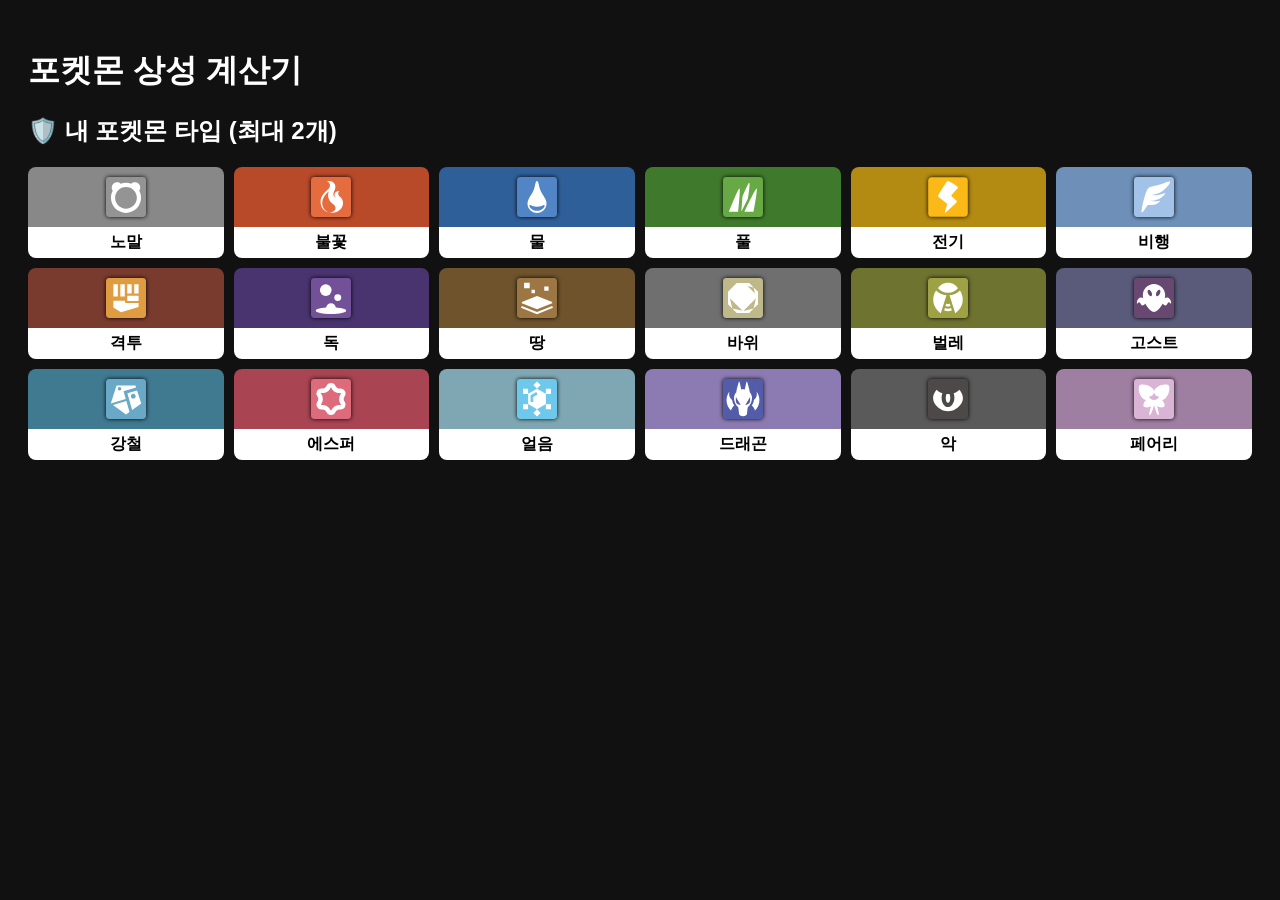
==== index.html @ 965fb19a "clean start" ====
<!DOCTYPE html>
<html lang="ko">
<head>
  <meta charset="UTF-8">
  <title>포켓몬 상성 계산기</title>

  <style>
    body {
      background: #111;
      color: white;
      font-family: Arial;
      padding: 20px;
    }

    .type-select-grid {
      display: grid;
      grid-template-columns: repeat(6, 1fr);
      gap: 10px;
    }

    .type-select-card {
      cursor: pointer;
      border-radius: 8px;
      overflow: hidden;
      display: block;
      transition: 0.2s;
    }

    .type-select-card:hover {
      transform: scale(1.05);
    }

    .type-select-card input {
      display: none;
    }

    .type-image {
      position: relative;
      padding: 10px;
      display: flex;
      justify-content: center;
      align-items: center;
    }

    .type-image img {
      width: 40px;
      height: 40px;
      filter: drop-shadow(0 0 2px black);
    }

    .check-mark {
      position: absolute;
      top: 5px;
      right: 5px;
      background: #00ff88;
      color: black;
      font-size: 12px;
      padding: 2px 5px;
      border-radius: 4px;
      display: none;
    }

    .type-name {
      background: white;
      color: black;
      text-align: center;
      font-weight: bold;
      padding: 5px 0;
    }

    .type-select-card input:checked + .type-image {
      filter: brightness(0.5);
    }

    .type-select-card input:checked + .type-image .check-mark {
      display: block;
    }

    .type-select-card:has(input:checked) {
      outline: 3px solid #00ff88;
    }

    .type-row {
      display: flex;
      gap: 10px;
      flex-wrap: wrap;
      margin-bottom: 10px;
    }

    .type-card {
      width: 80px;
      border-radius: 8px;
      overflow: hidden;
      text-align: center;
      background: #222;
    }

    .type-card .type-image {
      padding: 10px;
    }

    .type-card .type-name {
      background: white;
      color: black;
    }
  </style>
</head>

<body>

  <h1>포켓몬 상성 계산기</h1>

  <h2>🛡️ 내 포켓몬 타입 (최대 2개)</h2>
  <div id="myTypeContainer" class="type-select-grid"></div>

  <div id="result"></div>

  <script src="js/app.js?v=2"></script>

</body>
</html>
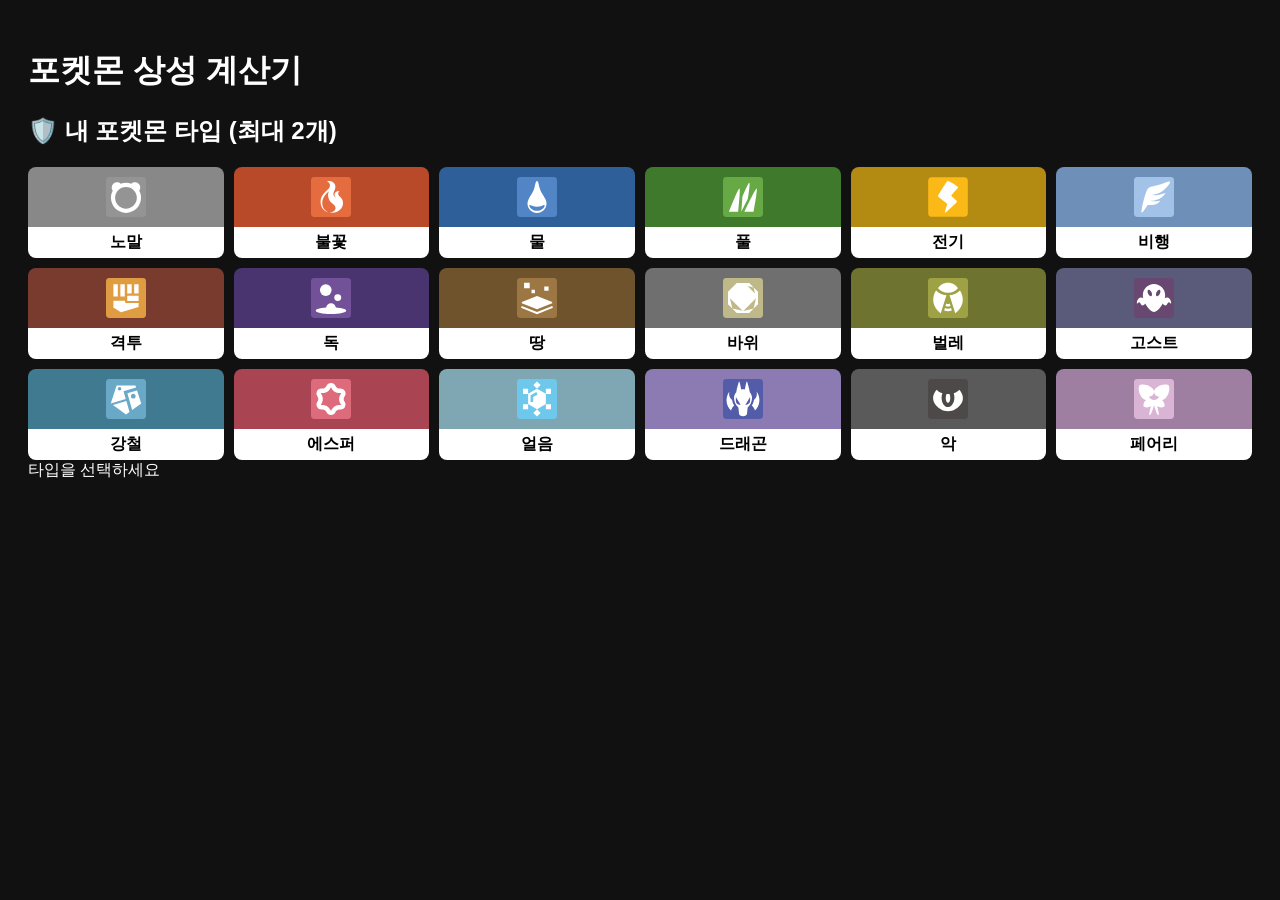
==== commit 9250303a: "fix: clean deploy version" ====
--- a/index.html
+++ b/index.html
@@ -45,7 +45,6 @@
     .type-image img {
       width: 40px;
       height: 40px;
-      filter: drop-shadow(0 0 2px black);
     }
 
     .check-mark {
@@ -76,7 +75,7 @@
       display: block;
     }
 
-    .type-select-card:has(input:checked) {
+    .selected {
       outline: 3px solid #00ff88;
     }
 
@@ -94,15 +93,6 @@
       text-align: center;
       background: #222;
     }
-
-    .type-card .type-image {
-      padding: 10px;
-    }
-
-    .type-card .type-name {
-      background: white;
-      color: black;
-    }
   </style>
 </head>
 
@@ -113,9 +103,9 @@
   <h2>🛡️ 내 포켓몬 타입 (최대 2개)</h2>
   <div id="myTypeContainer" class="type-select-grid"></div>
 
-  <div id="result"></div>
+  <div id="result">로딩중...</div>
 
-  <script src="js/app.js?v=2"></script>
+  <script src="./js/app.js"></script>
 
 </body>
-</html>
+</html>
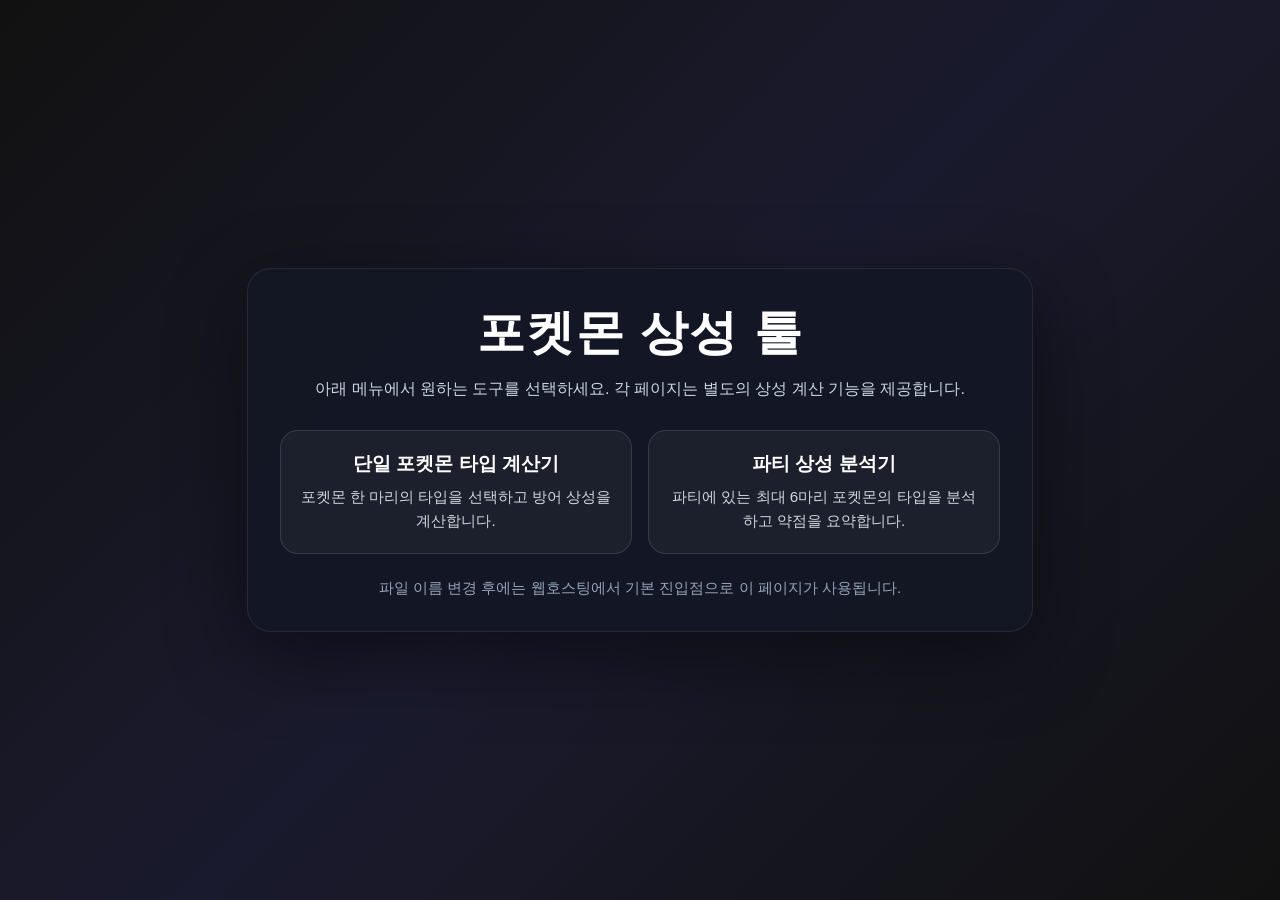
==== commit 799eb2a1: "party view" ====
--- a/index.html
+++ b/index.html
@@ -1,111 +1,91 @@
-<!DOCTYPE html>
+    <!DOCTYPE html>
 <html lang="ko">
 <head>
   <meta charset="UTF-8">
-  <title>포켓몬 상성 계산기</title>
-
+  <meta name="viewport" content="width=device-width, initial-scale=1.0">
+  <title>포켓몬 상성 툴</title>
   <style>
     body {
-      background: #111;
-      color: white;
-      font-family: Arial;
-      padding: 20px;
+      margin: 0;
+      min-height: 100vh;
+      display: flex;
+      align-items: center;
+      justify-content: center;
+      background: linear-gradient(135deg, #111 0%, #1a1a2e 50%, #111 100%);
+      color: #ffffff;
+      font-family: "Segoe UI", Tahoma, Geneva, Verdana, sans-serif;
     }
-
-    .type-select-grid {
+    .wrapper {
+      width: min(100%, 720px);
+      padding: 32px;
+      background: rgba(20, 24, 37, 0.95);
+      border: 1px solid rgba(255,255,255,0.08);
+      border-radius: 24px;
+      box-shadow: 0 24px 80px rgba(0,0,0,0.45);
+      text-align: center;
+    }
+    h1 {
+      margin: 0 0 10px;
+      font-size: clamp(2rem, 4vw, 3rem);
+      letter-spacing: 0.03em;
+    }
+    p {
+      color: #cbd5e1;
+      margin: 0 0 28px;
+      line-height: 1.7;
+    }
+    .links {
       display: grid;
-      grid-template-columns: repeat(6, 1fr);
-      gap: 10px;
+      gap: 16px;
+      grid-template-columns: repeat(auto-fit, minmax(220px, 1fr));
     }
-
-    .type-select-card {
-      cursor: pointer;
-      border-radius: 8px;
-      overflow: hidden;
+    .card {
       display: block;
-      transition: 0.2s;
+      padding: 20px 18px;
+      border-radius: 18px;
+      border: 1px solid rgba(255,255,255,0.12);
+      background: rgba(255,255,255,0.04);
+      color: inherit;
+      text-decoration: none;
+      transition: transform 0.2s ease, background 0.2s ease, border-color 0.2s ease;
     }
-
-    .type-select-card:hover {
-      transform: scale(1.05);
+    .card:hover {
+      transform: translateY(-4px);
+      background: rgba(255,255,255,0.1);
+      border-color: rgba(255,255,255,0.22);
     }
-
-    .type-select-card input {
-      display: none;
+    .card h2 {
+      margin: 0 0 8px;
+      font-size: 1.2rem;
     }
-
-    .type-image {
-      position: relative;
-      padding: 10px;
-      display: flex;
-      justify-content: center;
-      align-items: center;
+    .card p {
+      margin: 0;
+      color: #d1d5db;
+      font-size: 0.95rem;
+      line-height: 1.6;
     }
-
-    .type-image img {
-      width: 40px;
-      height: 40px;
-    }
-
-    .check-mark {
-      position: absolute;
-      top: 5px;
-      right: 5px;
-      background: #00ff88;
-      color: black;
-      font-size: 12px;
-      padding: 2px 5px;
-      border-radius: 4px;
-      display: none;
-    }
-
-    .type-name {
-      background: white;
-      color: black;
-      text-align: center;
-      font-weight: bold;
-      padding: 5px 0;
-    }
-
-    .type-select-card input:checked + .type-image {
-      filter: brightness(0.5);
-    }
-
-    .type-select-card input:checked + .type-image .check-mark {
-      display: block;
-    }
-
-    .selected {
-      outline: 3px solid #00ff88;
-    }
-
-    .type-row {
-      display: flex;
-      gap: 10px;
-      flex-wrap: wrap;
-      margin-bottom: 10px;
-    }
-
-    .type-card {
-      width: 80px;
-      border-radius: 8px;
-      overflow: hidden;
-      text-align: center;
-      background: #222;
+    .note {
+      margin-top: 24px;
+      color: #94a3b8;
+      font-size: 0.96rem;
     }
   </style>
 </head>
-
 <body>
-
-  <h1>포켓몬 상성 계산기</h1>
-
-  <h2>🛡️ 내 포켓몬 타입 (최대 2개)</h2>
-  <div id="myTypeContainer" class="type-select-grid"></div>
-
-  <div id="result">로딩중...</div>
-
-  <script src="./js/app.js"></script>
-
+  <div class="wrapper">
+    <h1>포켓몬 상성 툴</h1>
+    <p>아래 메뉴에서 원하는 도구를 선택하세요. 각 페이지는 별도의 상성 계산 기능을 제공합니다.</p>
+    <div class="links">
+      <a class="card" href="single.html">
+        <h2>단일 포켓몬 타입 계산기</h2>
+        <p>포켓몬 한 마리의 타입을 선택하고 방어 상성을 계산합니다.</p>
+      </a>
+      <a class="card" href="party.html">
+        <h2>파티 상성 분석기</h2>
+        <p>파티에 있는 최대 6마리 포켓몬의 타입을 분석하고 약점을 요약합니다.</p>
+      </a>
+    </div>
+    <div class="note">파일 이름 변경 후에는 웹호스팅에서 기본 진입점으로 이 페이지가 사용됩니다.</div>
+  </div>
 </body>
-</html>+</html>
